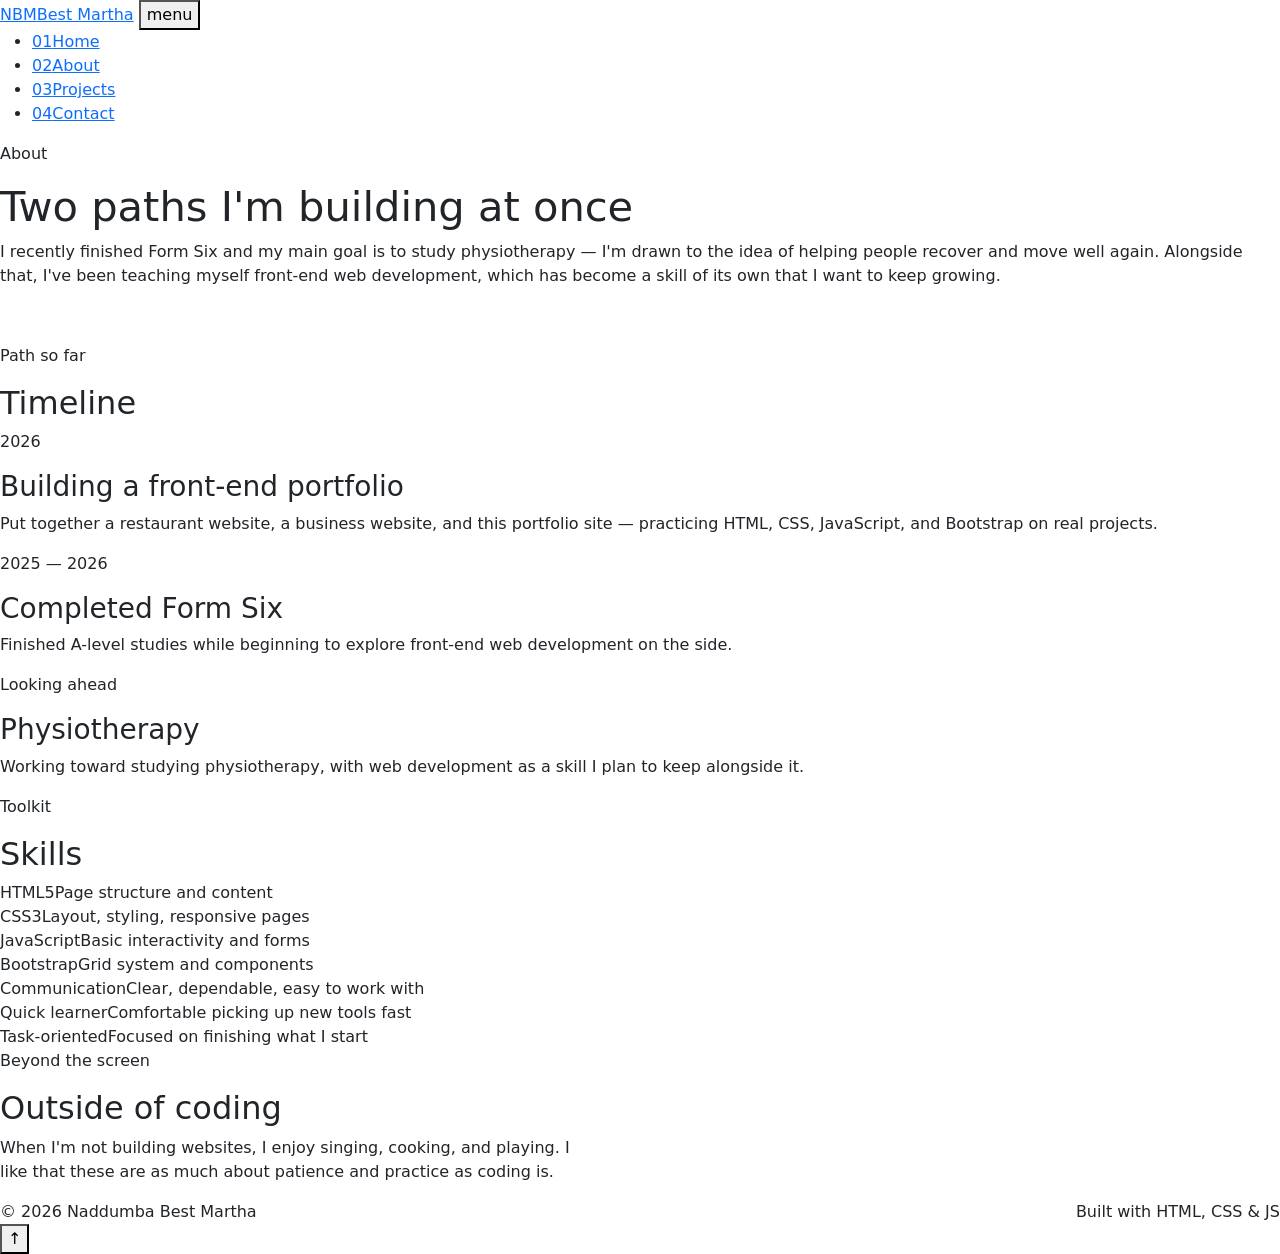
==== about.html @ e10be383 "Add files via upload" ====
<!DOCTYPE html>
<html lang="en">
<head>
  <meta charset="UTF-8">
  <meta name="viewport" content="width=device-width, initial-scale=1.0">
  <title>About — Naddumba Best Martha</title>
  <meta name="description" content="About Naddumba Best Martha.">

  <link href="https://cdn.jsdelivr.net/npm/bootstrap@5.3.3/dist/css/bootstrap.min.css" rel="stylesheet">
  <link rel="stylesheet" href="css/style.css">
</head>
<body>

  <header class="site-header">
    <div class="wrap">
      <a href="index.html" class="brand"><span class="brand-logo">NBM</span>Best Martha</a>
      <button class="nav-toggle" aria-label="Toggle navigation">menu</button>
      <ul class="tabs">
        <li><a href="index.html"><span class="tab-num">01</span>Home</a></li>
        <li class="active"><a href="about.html"><span class="tab-num">02</span>About</a></li>
        <li><a href="projects.html"><span class="tab-num">03</span>Projects</a></li>
        <li><a href="contact.html"><span class="tab-num">04</span>Contact</a></li>
      </ul>
    </div>
  </header>

  <section class="hero" style="padding-bottom:40px;">
    <div class="wrap">
      <p class="eyebrow">About</p>
      <h1 style="font-size:clamp(1.8rem,4vw,2.6rem);">Two paths I'm building at once</h1>
      <p class="lede">
        I recently finished Form Six and my main goal is to study physiotherapy —
        I'm drawn to the idea of helping people recover and move well again.
        Alongside that, I've been teaching myself front-end web development,
        which has become a skill of its own that I want to keep growing.
      </p>
    </div>
  </section>

  <section class="section">
    <div class="wrap">
      <div class="section-head">
        <p class="eyebrow">Path so far</p>
        <h2>Timeline</h2>
      </div>
      <div class="timeline">
        <div class="timeline-item">
          <p class="when">2026</p>
          <h3>Building a front-end portfolio</h3>
          <p>Put together a restaurant website, a business website, and this portfolio site — practicing HTML, CSS, JavaScript, and Bootstrap on real projects.</p>
        </div>
        <div class="timeline-item">
          <p class="when">2025 — 2026</p>
          <h3>Completed Form Six</h3>
          <p>Finished A-level studies while beginning to explore front-end web development on the side.</p>
        </div>
        <div class="timeline-item">
          <p class="when">Looking ahead</p>
          <h3>Physiotherapy</h3>
          <p>Working toward studying physiotherapy, with web development as a skill I plan to keep alongside it.</p>
        </div>
      </div>
    </div>
  </section>

  <section class="section">
    <div class="wrap">
      <div class="section-head">
        <p class="eyebrow">Toolkit</p>
        <h2>Skills</h2>
      </div>
      <div class="skill-row"><span>HTML5</span><span>Page structure and content</span></div>
      <div class="skill-row"><span>CSS3</span><span>Layout, styling, responsive pages</span></div>
      <div class="skill-row"><span>JavaScript</span><span>Basic interactivity and forms</span></div>
      <div class="skill-row"><span>Bootstrap</span><span>Grid system and components</span></div>
      <div class="skill-row"><span>Communication</span><span>Clear, dependable, easy to work with</span></div>
      <div class="skill-row"><span>Quick learner</span><span>Comfortable picking up new tools fast</span></div>
      <div class="skill-row"><span>Task-oriented</span><span>Focused on finishing what I start</span></div>
    </div>
  </section>

  <section class="section">
    <div class="wrap">
      <div class="section-head">
        <p class="eyebrow">Beyond the screen</p>
        <h2>Outside of coding</h2>
      </div>
      <p style="color:var(--muted); max-width:56ch;">
        When I'm not building websites, I enjoy singing, cooking, and playing.
        I like that these are as much about patience and practice as coding is.
      </p>
    </div>
  </section>

  <footer class="site-footer">
    <div class="wrap" style="display:flex; justify-content:space-between; width:100%; flex-wrap:wrap; gap:8px;">
      <span>&copy; 2026 Naddumba Best Martha</span>
      <span>Built with HTML, CSS &amp; JS</span>
    </div>
  </footer>

  <button id="backToTop" aria-label="Back to top">&uarr;</button>

  <script src="https://cdn.jsdelivr.net/npm/bootstrap@5.3.3/dist/js/bootstrap.bundle.min.js"></script>
  <script src="js/script.js"></script>
</body>
</html>
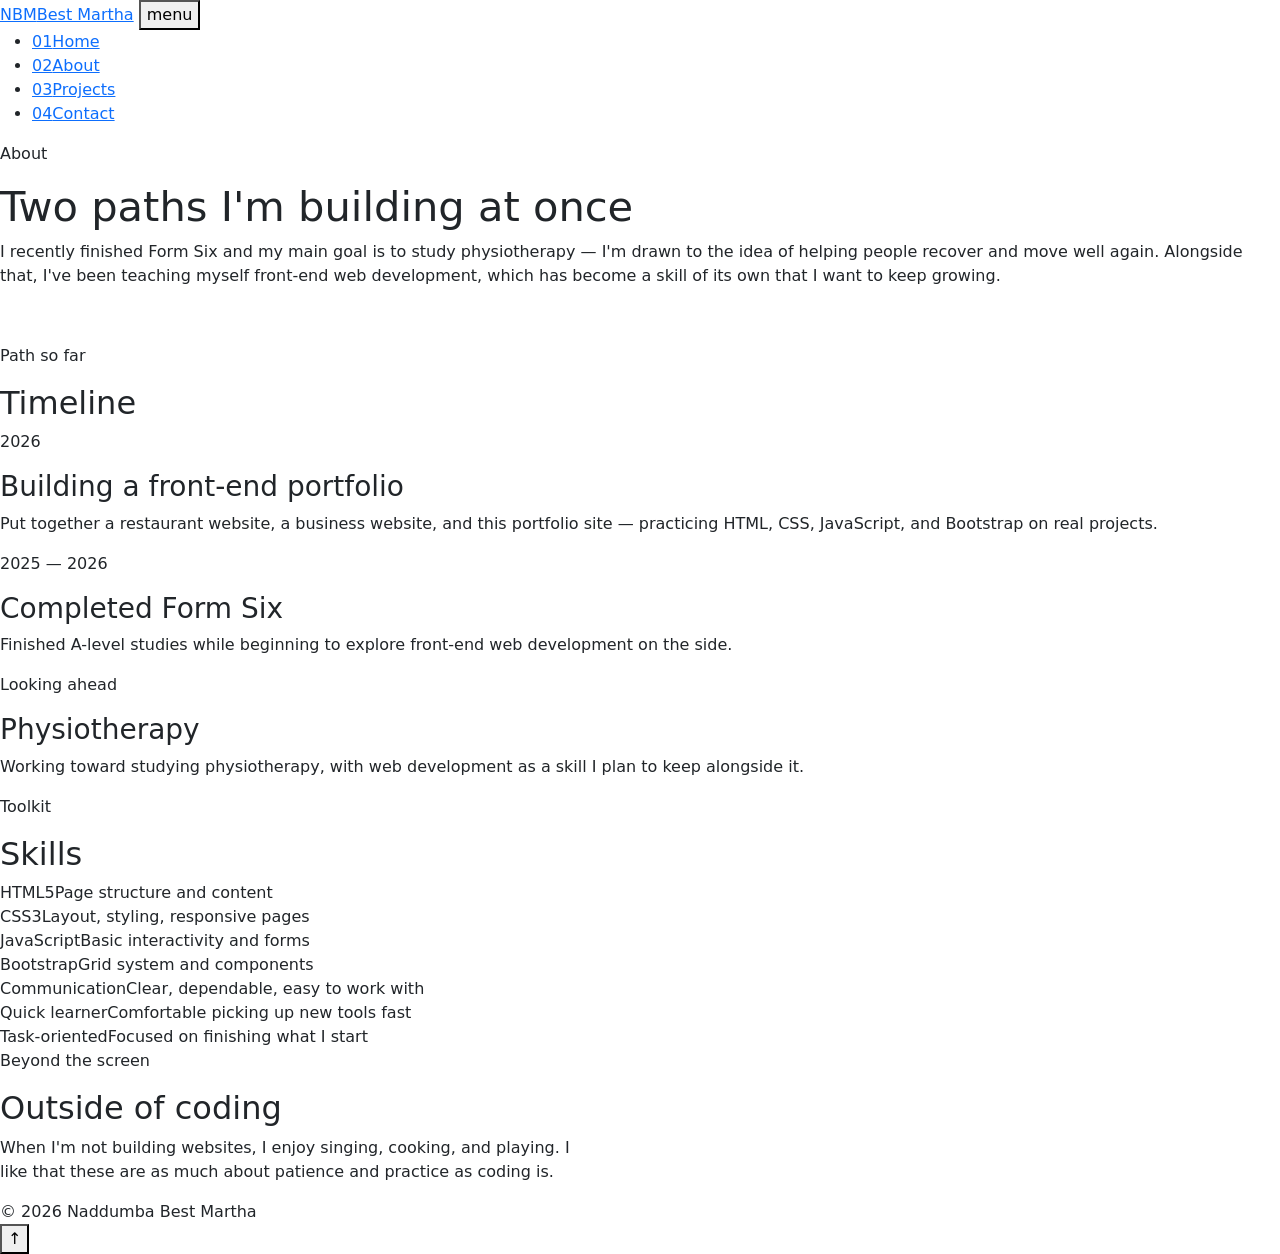
==== commit 33da790d: "Remove footer text" ====
--- a/about.html
+++ b/about.html
@@ -23,7 +23,7 @@
       </ul>
     </div>
   </header>
-
+<!--hero section-->
   <section class="hero" style="padding-bottom:40px;">
     <div class="wrap">
       <p class="eyebrow">About</p>
@@ -95,7 +95,7 @@
   <footer class="site-footer">
     <div class="wrap" style="display:flex; justify-content:space-between; width:100%; flex-wrap:wrap; gap:8px;">
       <span>&copy; 2026 Naddumba Best Martha</span>
-      <span>Built with HTML, CSS &amp; JS</span>
+      
     </div>
   </footer>
 
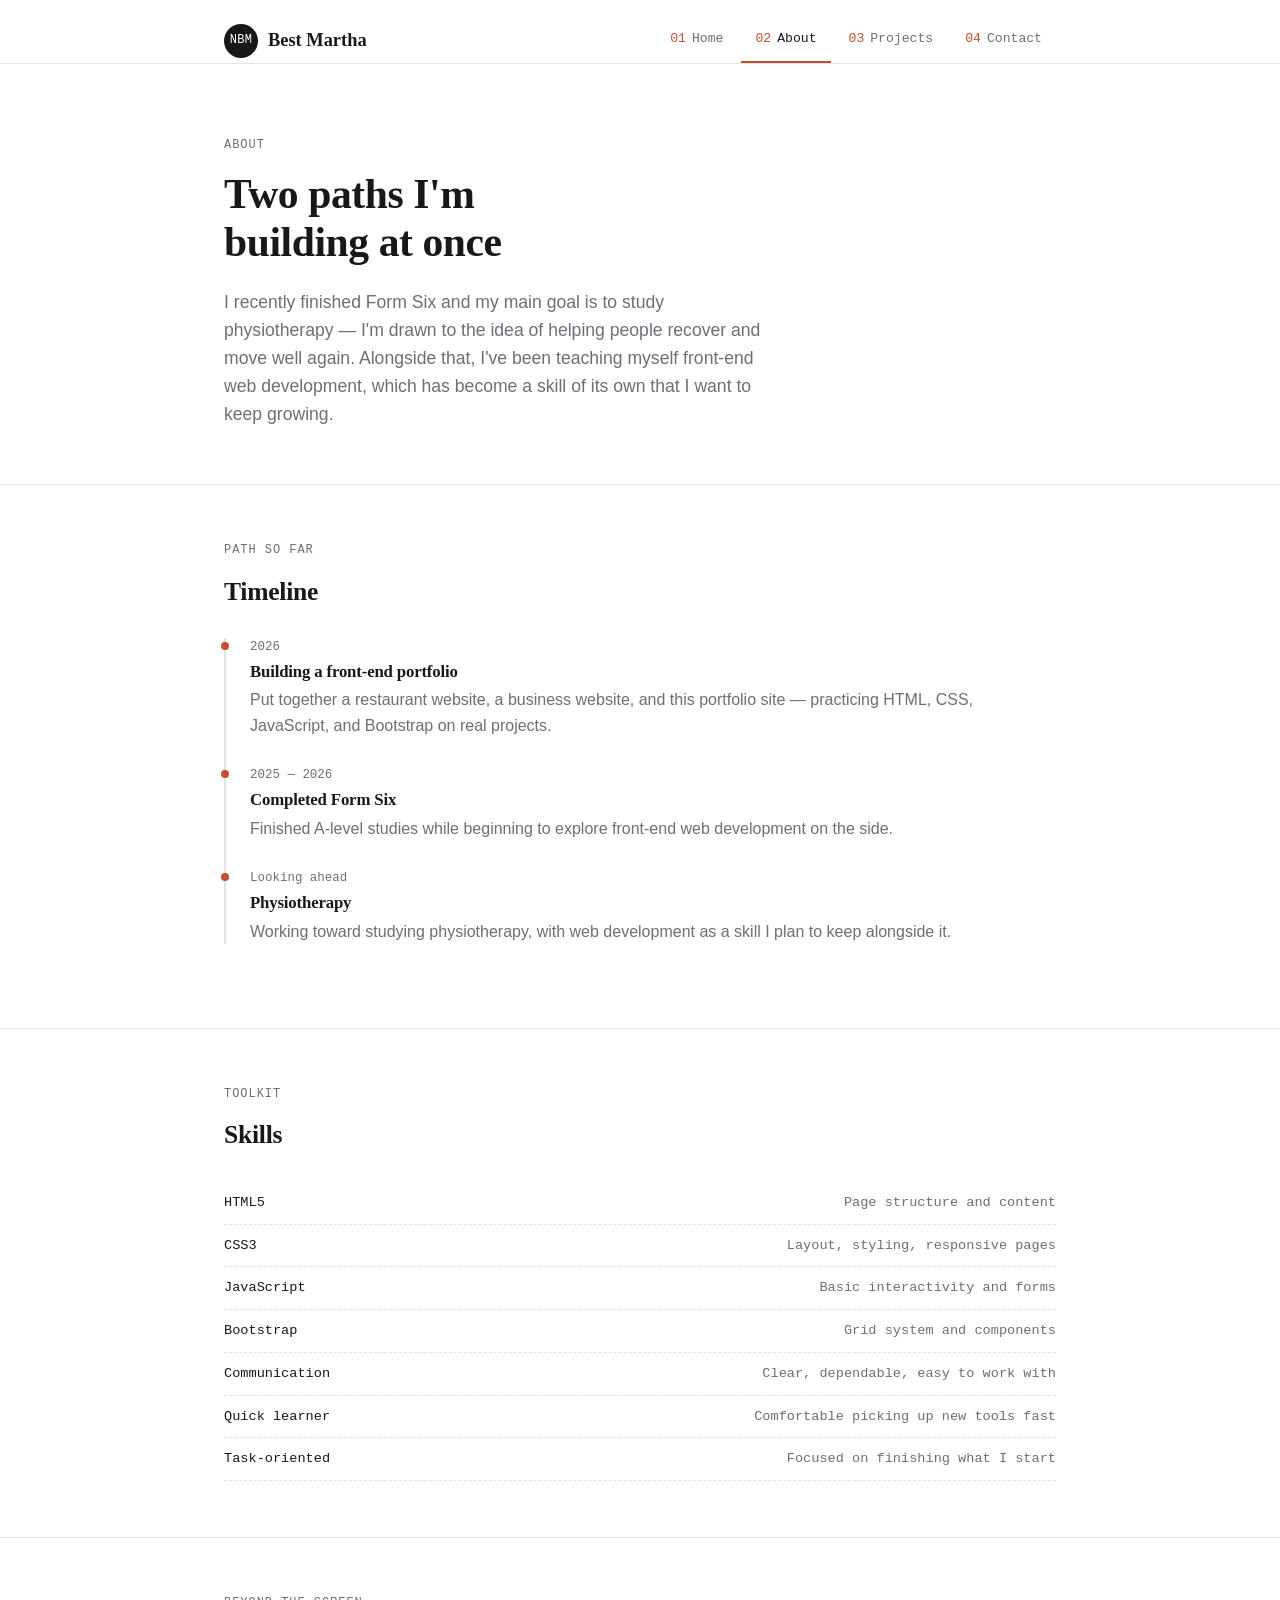
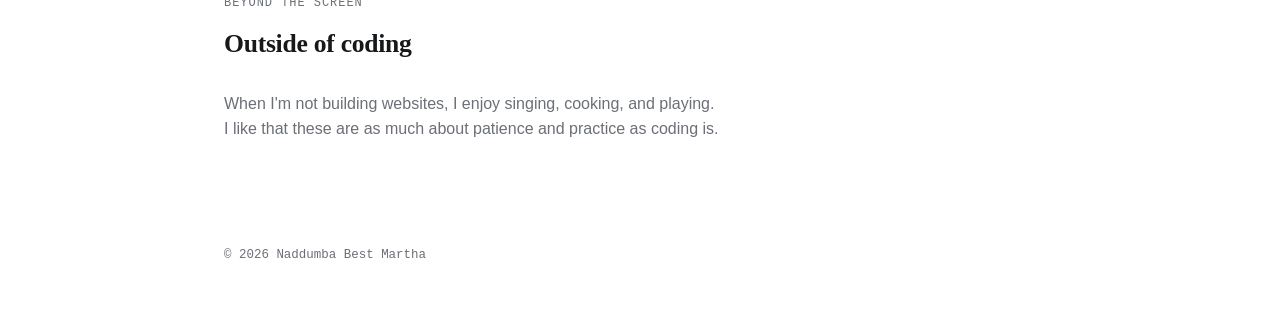
==== commit c46cc9fb: "Fix stylesheet link path in about.html There's" ====
--- a/about.html
+++ b/about.html
@@ -7,7 +7,7 @@
   <meta name="description" content="About Naddumba Best Martha.">
 
   <link href="https://cdn.jsdelivr.net/npm/bootstrap@5.3.3/dist/css/bootstrap.min.css" rel="stylesheet">
-  <link rel="stylesheet" href="css/style.css">
+  <link rel="stylesheet" href="style.css">
 </head>
 <body>
 
--- a/style.css
+++ b/style.css
@@ -0,0 +1,434 @@
+/* =========================================================
+   PORTFOLIO — STYLE SHEET
+   Design language: "index card" — a personal working notebook.
+   Palette:
+     --paper       #FFFFFF   main background
+     --surface     #F4F4F1   card / section background
+     --ink         #16181A   primary text
+     --muted       #6B6F76   secondary text
+     --line        #E3E3DF   hairline borders
+     --accent      #2F6F5E   deep teal — primary accent
+     --accent-warm #C1502E   clay red — used ONLY for the active tab + tiny marks
+   Type:
+     Display  — "Source Serif 4" (headings, quietly editorial)
+     Body     — "Inter" (paragraphs, UI)
+     Utility  — "IBM Plex Mono" (labels, tags, nav numbers, meta)
+   ========================================================= */
+
+@import url('https://fonts.googleapis.com/css2?family=Source+Serif+4:opsz,wght@8..60,400;8..60,600;8..60,700&family=Inter:wght@400;500;600&family=IBM+Plex+Mono:wght@400;500&display=swap');
+
+:root {
+  --paper: #FFFFFF;
+  --surface: #F4F4F1;
+  --ink: #16181A;
+  --muted: #6B6F76;
+  --line: #E3E3DF;
+  --accent: #2F6F5E;
+  --accent-warm: #C1502E;
+
+  --font-display: 'Source Serif 4', Georgia, serif;
+  --font-body: 'Inter', -apple-system, sans-serif;
+  --font-mono: 'IBM Plex Mono', 'Courier New', monospace;
+}
+
+* { box-sizing: border-box; }
+
+html { scroll-behavior: smooth; }
+
+body {
+  margin: 0;
+  background: var(--paper);
+  color: var(--ink);
+  font-family: var(--font-body);
+  font-size: 16px;
+  line-height: 1.6;
+  -webkit-font-smoothing: antialiased;
+}
+
+h1, h2, h3, h4 {
+  font-family: var(--font-display);
+  font-weight: 600;
+  line-height: 1.15;
+  margin: 0 0 0.5em;
+  letter-spacing: -0.01em;
+}
+
+a { color: var(--accent); text-decoration: none; }
+a:hover { text-decoration: underline; }
+
+.eyebrow {
+  font-family: var(--font-mono);
+  font-size: 0.75rem;
+  letter-spacing: 0.08em;
+  text-transform: uppercase;
+  color: var(--muted);
+}
+
+/* Focus visibility (accessibility floor) */
+a:focus-visible,
+button:focus-visible,
+input:focus-visible,
+textarea:focus-visible {
+  outline: 2px solid var(--accent);
+  outline-offset: 3px;
+}
+
+@media (prefers-reduced-motion: reduce) {
+  * { animation: none !important; transition: none !important; scroll-behavior: auto !important; }
+}
+
+/* ---------- Layout shell ---------- */
+.wrap {
+  max-width: 880px;
+  margin: 0 auto;
+  padding: 0 24px;
+}
+
+/* ---------- Header / "index tab" navigation ---------- */
+.site-header {
+  border-bottom: 1px solid var(--line);
+  background: var(--paper);
+  position: sticky;
+  top: 0;
+  z-index: 50;
+}
+
+.site-header .wrap {
+  display: flex;
+  align-items: center;
+  justify-content: space-between;
+  padding-top: 18px;
+  padding-bottom: 0;
+  flex-wrap: wrap;
+  gap: 12px;
+}
+
+.brand {
+  font-family: var(--font-display);
+  font-size: 1.15rem;
+  font-weight: 700;
+  color: var(--ink);
+  display: flex;
+  align-items: center;
+  gap: 10px;
+}
+.brand:hover { text-decoration: none; color: var(--accent); }
+.brand .brand-mark { color: var(--accent-warm); }
+
+.brand-logo {
+  width: 34px;
+  height: 34px;
+  border-radius: 50%;
+  background: var(--ink);
+  color: var(--paper);
+  font-family: var(--font-mono);
+  font-size: 0.75rem;
+  font-weight: 500;
+  letter-spacing: 0.03em;
+  display: flex;
+  align-items: center;
+  justify-content: center;
+  flex-shrink: 0;
+}
+
+/* ---------- Headshot placeholder (hero) ---------- */
+.headshot {
+  width: 128px;
+  height: 128px;
+  border-radius: 50%;
+  overflow: hidden;
+  border: 1px solid var(--line);
+  margin-bottom: 22px;
+  display: flex;
+  align-items: center;
+  justify-content: center;
+  background: var(--surface);
+}
+.headshot img { width: 100%; height: 100%; object-fit: cover; display: block; }
+.headshot.placeholder {
+  font-family: var(--font-mono);
+  font-size: 0.68rem;
+  color: var(--muted);
+  text-align: center;
+  line-height: 1.4;
+  padding: 8px;
+}
+
+.tabs {
+  list-style: none;
+  display: flex;
+  gap: 4px;
+  margin: 0;
+  padding: 0;
+}
+
+.tabs a {
+  display: inline-block;
+  font-family: var(--font-mono);
+  font-size: 0.82rem;
+  color: var(--muted);
+  padding: 10px 14px 12px;
+  border-bottom: 2px solid transparent;
+}
+.tabs a:hover { color: var(--ink); text-decoration: none; }
+.tabs li.active a {
+  color: var(--ink);
+  border-bottom: 2px solid var(--accent-warm);
+}
+.tabs .tab-num { color: var(--accent-warm); margin-right: 6px; }
+
+.nav-toggle {
+  display: none;
+  background: none;
+  border: 1px solid var(--line);
+  border-radius: 6px;
+  padding: 6px 10px;
+  font-family: var(--font-mono);
+  font-size: 0.8rem;
+  color: var(--ink);
+}
+
+@media (max-width: 620px) {
+  .nav-toggle { display: inline-block; }
+  .tabs {
+    display: none;
+    width: 100%;
+    flex-direction: column;
+    gap: 0;
+    border-top: 1px solid var(--line);
+    margin-top: 12px;
+  }
+  .tabs.open { display: flex; }
+  .tabs a { padding: 12px 4px; border-bottom: 1px solid var(--line); }
+  .tabs li.active a { border-left: 2px solid var(--accent-warm); border-bottom: 1px solid var(--line); padding-left: 10px; }
+}
+
+/* ---------- Hero ---------- */
+.hero {
+  padding: 72px 0 56px;
+  border-bottom: 1px solid var(--line);
+}
+
+.hero .status-line {
+  font-family: var(--font-mono);
+  font-size: 0.82rem;
+  color: var(--muted);
+  display: flex;
+  align-items: center;
+  gap: 8px;
+  margin-bottom: 18px;
+}
+.status-dot {
+  width: 8px; height: 8px;
+  border-radius: 50%;
+  background: var(--accent);
+  display: inline-block;
+}
+
+.hero h1 {
+  font-size: clamp(2.1rem, 5vw, 3.2rem);
+  max-width: 14ch;
+}
+
+.hero .lede {
+  font-size: 1.1rem;
+  color: var(--muted);
+  max-width: 56ch;
+  margin-top: 14px;
+}
+
+.hero .cta-row {
+  margin-top: 28px;
+  display: flex;
+  gap: 12px;
+  flex-wrap: wrap;
+}
+
+.btn-ink {
+  font-family: var(--font-mono);
+  font-size: 0.85rem;
+  padding: 11px 20px;
+  border-radius: 4px;
+  border: 1px solid var(--ink);
+  background: var(--ink);
+  color: var(--paper);
+  display: inline-block;
+}
+.btn-ink:hover { background: var(--accent); border-color: var(--accent); color: var(--paper); text-decoration: none; }
+
+.btn-outline {
+  font-family: var(--font-mono);
+  font-size: 0.85rem;
+  padding: 11px 20px;
+  border-radius: 4px;
+  border: 1px solid var(--line);
+  color: var(--ink);
+  display: inline-block;
+}
+.btn-outline:hover { border-color: var(--ink); text-decoration: none; }
+
+/* ---------- Profile photo ---------- */
+.hero-with-photo {
+  display: flex;
+  gap: 40px;
+  align-items: center;
+  flex-wrap: wrap;
+}
+.hero-with-photo .hero-text { flex: 1 1 380px; }
+.profile-photo {
+  width: 168px;
+  height: 168px;
+  border-radius: 8px;
+  object-fit: cover;
+  border: 1px solid var(--line);
+  flex-shrink: 0;
+}
+.profile-photo.placeholder {
+  display: flex;
+  align-items: center;
+  justify-content: center;
+  text-align: center;
+  background: var(--surface);
+  font-family: var(--font-mono);
+  font-size: 0.72rem;
+  color: var(--muted);
+  padding: 12px;
+  line-height: 1.5;
+}
+
+/* ---------- Section scaffolding ---------- */
+.section { padding: 56px 0; border-bottom: 1px solid var(--line); }
+.section:last-of-type { border-bottom: none; }
+.section-head { margin-bottom: 32px; }
+.section-head h2 { font-size: 1.6rem; }
+
+/* ---------- Cards (projects / skills) ---------- */
+.card-grid {
+  display: grid;
+  grid-template-columns: repeat(auto-fit, minmax(260px, 1fr));
+  gap: 20px;
+}
+
+.card {
+  background: var(--surface);
+  border: 1px solid var(--line);
+  border-radius: 6px;
+  padding: 22px;
+}
+.card .thumb {
+  display: block;
+  width: 100%;
+  height: 160px;
+  object-fit: cover;
+  object-position: top;
+  border-radius: 4px;
+  margin-bottom: 14px;
+  border: 1px solid var(--line);
+}
+.card .tag {
+  font-family: var(--font-mono);
+  font-size: 0.7rem;
+  color: var(--accent);
+  text-transform: uppercase;
+  letter-spacing: 0.06em;
+}
+.card h3 { font-size: 1.15rem; margin-top: 6px; }
+.card p { color: var(--muted); font-size: 0.95rem; margin: 8px 0 14px; }
+.card .card-links a { font-family: var(--font-mono); font-size: 0.8rem; margin-right: 14px; }
+
+/* ---------- Timeline (about page) ---------- */
+.timeline { border-left: 2px solid var(--line); padding-left: 24px; }
+.timeline-item { margin-bottom: 28px; position: relative; }
+.timeline-item::before {
+  content: '';
+  position: absolute;
+  left: -29px;
+  top: 4px;
+  width: 8px; height: 8px;
+  border-radius: 50%;
+  background: var(--accent-warm);
+}
+.timeline-item .when { font-family: var(--font-mono); font-size: 0.78rem; color: var(--muted); }
+.timeline-item h3 { font-size: 1.05rem; margin: 4px 0 6px; }
+.timeline-item p { color: var(--muted); margin: 0; }
+
+/* ---------- Skills list ---------- */
+.skill-row {
+  display: flex;
+  justify-content: space-between;
+  border-bottom: 1px dashed var(--line);
+  padding: 10px 0;
+  font-family: var(--font-mono);
+  font-size: 0.85rem;
+}
+.skill-row span:last-child { color: var(--muted); }
+
+/* ---------- Contact form ---------- */
+.contact-form label {
+  font-family: var(--font-mono);
+  font-size: 0.78rem;
+  text-transform: uppercase;
+  letter-spacing: 0.06em;
+  color: var(--muted);
+  display: block;
+  margin-bottom: 6px;
+}
+.contact-form .form-control {
+  border-radius: 4px;
+  border: 1px solid var(--line);
+  padding: 11px 12px;
+  font-family: var(--font-body);
+}
+.contact-form .form-control:focus {
+  border-color: var(--accent);
+  box-shadow: none;
+}
+.form-feedback {
+  font-family: var(--font-mono);
+  font-size: 0.85rem;
+  margin-top: 14px;
+  padding: 10px 12px;
+  border-radius: 4px;
+  display: none;
+}
+.form-feedback.ok { display: block; background: #EAF2EF; color: var(--accent); }
+.form-feedback.err { display: block; background: #FBEAE5; color: var(--accent-warm); }
+
+.contact-direct {
+  font-family: var(--font-mono);
+  font-size: 0.9rem;
+  margin-top: 24px;
+}
+.contact-direct a { display: block; margin-bottom: 6px; }
+
+/* ---------- Footer ---------- */
+.site-footer {
+  padding: 32px 0 48px;
+  font-family: var(--font-mono);
+  font-size: 0.78rem;
+  color: var(--muted);
+  display: flex;
+  justify-content: space-between;
+  flex-wrap: wrap;
+  gap: 8px;
+}
+
+/* ---------- Back to top ---------- */
+#backToTop {
+  position: fixed;
+  right: 20px;
+  bottom: 20px;
+  width: 38px;
+  height: 38px;
+  border-radius: 50%;
+  background: var(--ink);
+  color: var(--paper);
+  border: none;
+  font-family: var(--font-mono);
+  display: none;
+  align-items: center;
+  justify-content: center;
+  cursor: pointer;
+}
+#backToTop.show { display: flex; }
+#backToTop:hover { background: var(--accent); }
